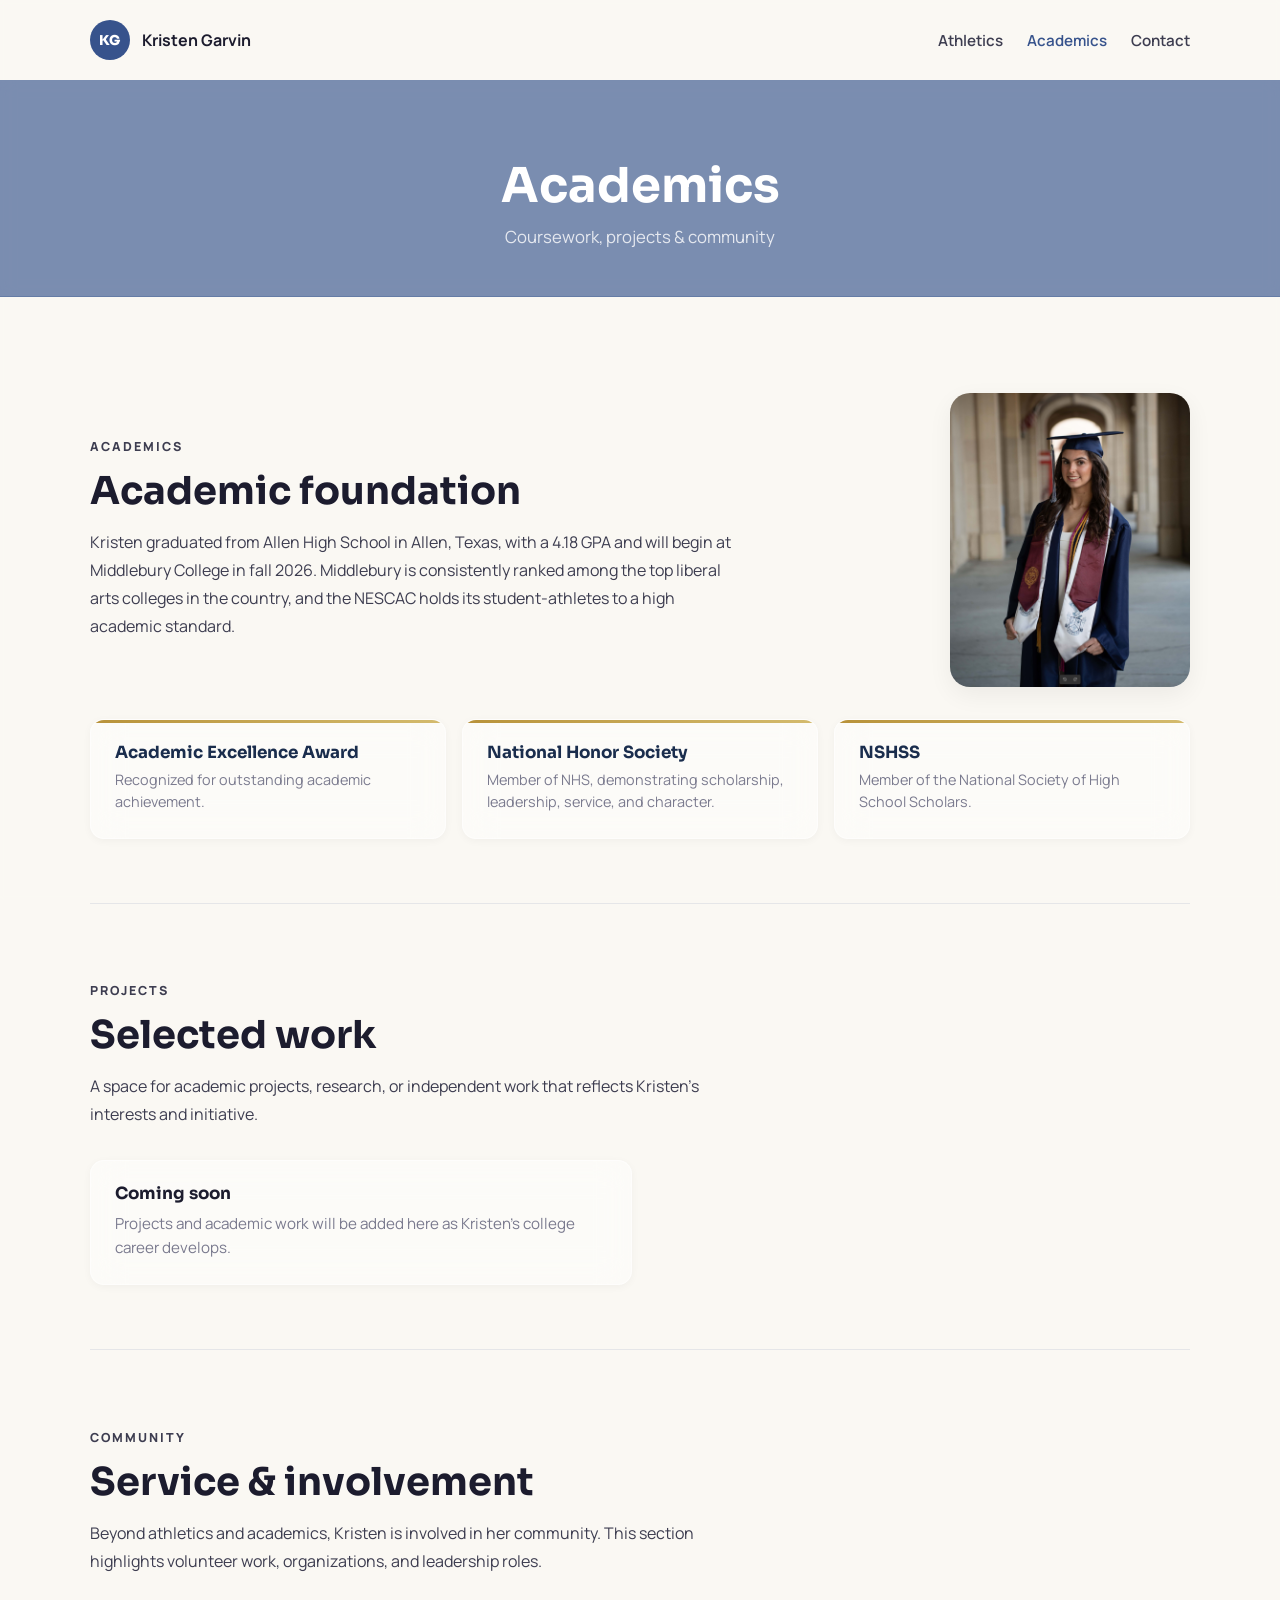
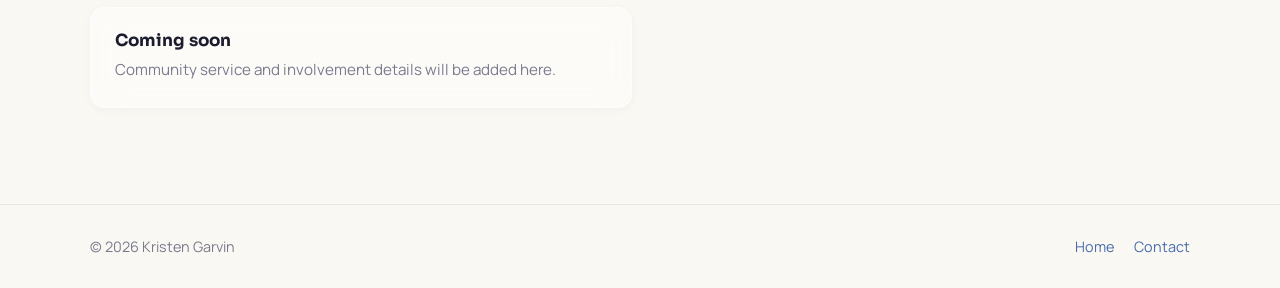
==== academics.html @ d1dbe0fc "Initial site — Kristen Garvin personal portfolio" ====
<!DOCTYPE html>
<html lang="en">
  <head>
    <meta charset="UTF-8" />
    <meta name="viewport" content="width=device-width, initial-scale=1.0" />
    <title>Academics — Kristen Garvin | Middlebury College '30</title>
    <meta name="description" content="Kristen Garvin's academic profile — 4.18 GPA, National Honor Society, NSHSS, Academic Excellence Award. Allen High School graduate, Middlebury College '30." />
    <meta name="keywords" content="Kristen Garvin academics, Middlebury College, Allen High School, National Honor Society, NSHSS, student athlete" />
    <meta property="og:title" content="Academics — Kristen Garvin" />
    <meta property="og:description" content="4.18 GPA, NHS, NSHSS, Academic Excellence Award. Middlebury College '30." />
    <meta property="og:type" content="website" />
    <link rel="preconnect" href="https://fonts.googleapis.com" />
    <link rel="preconnect" href="https://fonts.gstatic.com" crossorigin />
    <link href="https://fonts.googleapis.com/css2?family=Manrope:wght@400;500;600;700;800&family=Sora:wght@400;600;700;800&display=swap" rel="stylesheet" />
    <link rel="stylesheet" href="styles.css" />
  </head>
  <body>
    <div class="page-bg">
    <div class="container">
      <header class="site-header">
        <a class="brand" href="index.html">
          <span class="brand-mark">KG</span>
          <span class="brand-name">Kristen Garvin</span>
        </a>
        <nav class="site-nav">
          <a href="athletics.html">Athletics</a>
          <a href="academics.html" class="active">Academics</a>
          <a href="contact.html">Contact</a>
        </nav>
      </header>
    </div>

    <div class="page-head">
      <div class="container">
        <h1>Academics</h1>
        <p class="subtitle">Coursework, projects & community</p>
      </div>
    </div>

    <main class="container">
      <section class="section" data-reveal>
        <div class="quote-with-image">
          <div>
            <p class="section-label">Academics</p>
            <h2>Academic foundation</h2>
            <p>
              Kristen graduated from Allen High School in Allen, Texas, with a 4.18 GPA
              and will begin at Middlebury College in fall 2026. Middlebury is consistently
              ranked among the top liberal arts colleges in the country, and the NESCAC holds
              its student-athletes to a high academic standard.
            </p>
          </div>
          <img class="athletics-photo" src="kg_academic2.png" alt="Kristen Garvin — Graduation" />
        </div>

        <div class="accolade-grid" style="margin-top: 2rem">
          <article class="accolade-card">
            <h3>Academic Excellence Award</h3>
            <p>Recognized for outstanding academic achievement.</p>
          </article>
          <article class="accolade-card">
            <h3>National Honor Society</h3>
            <p>Member of NHS, demonstrating scholarship, leadership, service, and character.</p>
          </article>
          <article class="accolade-card">
            <h3>NSHSS</h3>
            <p>Member of the National Society of High School Scholars.</p>
          </article>
        </div>
      </section>

      <section class="section" data-reveal>
        <p class="section-label">Projects</p>
        <h2>Selected work</h2>
        <p>
          A space for academic projects, research, or independent work that reflects
          Kristen's interests and initiative.
        </p>

        <div class="card-grid">
          <article class="card">
            <h3>Coming soon</h3>
            <p>Projects and academic work will be added here as Kristen's college career develops.</p>
          </article>
          <!--
          Example project card:
          <article class="card">
            <h3>Project Title</h3>
            <p>Brief description of the project, what it involved, and the outcome or takeaway.</p>
          </article>
          -->
        </div>
      </section>

      <section class="section" data-reveal>
        <p class="section-label">Community</p>
        <h2>Service & involvement</h2>
        <p>
          Beyond athletics and academics, Kristen is involved in her community.
          This section highlights volunteer work, organizations, and leadership roles.
        </p>

        <div class="card-grid">
          <article class="card">
            <h3>Coming soon</h3>
            <p>Community service and involvement details will be added here.</p>
          </article>
          <!--
          Example:
          <article class="card">
            <h3>Organization Name</h3>
            <p>Role, contribution, and what the experience meant.</p>
          </article>
          -->
        </div>
      </section>
    </main>

    <footer class="site-footer">
      <div class="container">
        <span>&copy; 2026 Kristen Garvin</span>
        <div class="footer-links">
          <a href="index.html">Home</a>
          <a href="contact.html">Contact</a>
        </div>
      </div>
    </footer>
    </div>

    <script src="script.js"></script>
  </body>
</html>
---- styles.css ----
:root {
  --blue-deep: #1a2d4d;
  --blue: #37538C;
  --blue-mid: #4a6bab;
  --blue-soft: #7a96c4;
  --blue-pale: #edf1f8;
  --cream: #faf8f3;
  --cream-mid: #f0ebe1;
  --gold: #b8923a;
  --gold-soft: #d4bb6e;
  --ink: #1c1c2e;
  --text: #3d3d50;
  --text-soft: #7a7a8e;
  --white: #ffffff;
  --border: rgba(55, 83, 140, 0.10);
  --border-strong: rgba(55, 83, 140, 0.18);
  --shadow-sm: 0 2px 8px rgba(0, 0, 0, 0.04);
  --shadow-md: 0 8px 24px rgba(0, 0, 0, 0.06);
  --radius-lg: 20px;
  --radius-md: 14px;
  --radius-sm: 10px;
  --max-width: 1100px;
}

*, *::before, *::after { box-sizing: border-box; }
html { scroll-behavior: smooth; }

body {
  margin: 0;
  font-family: 'Manrope', sans-serif;
  color: var(--text);
  background: var(--cream);
  -webkit-font-smoothing: antialiased;
}

h1, h2, h3 {
  font-family: 'Sora', sans-serif;
  color: var(--ink);
  margin: 0;
  line-height: 1.1;
}

a { color: inherit; }
img { max-width: 100%; display: block; }

/* ── Layout ── */

.container {
  width: min(calc(100% - 2rem), var(--max-width));
  margin: 0 auto;
}

/* ── Header ── */

.site-header {
  display: flex;
  align-items: center;
  justify-content: space-between;
  padding: 1.25rem 0;
}

.brand {
  display: inline-flex;
  align-items: center;
  gap: 0.75rem;
  text-decoration: none;
}

.brand-mark {
  width: 2.5rem;
  height: 2.5rem;
  display: grid;
  place-items: center;
  border-radius: 50%;
  font-family: 'Sora', sans-serif;
  font-weight: 800;
  font-size: 0.85rem;
  letter-spacing: 0.06em;
  background: var(--blue);
  color: var(--white);
}

.brand-name {
  font-weight: 700;
  color: var(--ink);
  font-size: 1rem;
}

.site-nav {
  display: flex;
  align-items: center;
  gap: 1.5rem;
}

.site-nav a {
  text-decoration: none;
  font-weight: 600;
  font-size: 0.95rem;
  color: var(--text);
  transition: color 200ms ease;
}

.site-nav a:hover,
.site-nav a.active {
  color: var(--blue);
}

/* ── Page Background ── */

.page-bg {
  min-height: 100vh;
  position: relative;
  background-size: contain;
  background-position: center;
  background-repeat: no-repeat;
  background-attachment: fixed;
  background-color: var(--cream);
}

.page-bg::before {
  content: '';
  position: fixed;
  inset: 0;
  background: rgba(250, 248, 243, 0.58);
  backdrop-filter: blur(2px);
  pointer-events: none;
  z-index: 0;
}

.page-bg > * {
  position: relative;
  z-index: 1;
}

.page-bg .page-head {
  background: rgba(55, 83, 140, 0.65);
  backdrop-filter: blur(8px);
  border-bottom: 1px solid rgba(55, 83, 140, 0.3);
}

.page-bg .page-head h1 {
  color: var(--white);
}

.page-bg .page-head .subtitle {
  color: rgba(255, 255, 255, 0.8);
}

/* Frosted glass cards over page backgrounds */
.page-bg .card,
.page-bg .accolade-card,
.page-bg .featured-card,
.page-bg .audience-strip,
.page-bg .inquiry-form,
.page-bg .contact-card {
  background: rgba(255, 255, 255, 0.45);
  backdrop-filter: blur(16px);
  border-color: rgba(255, 255, 255, 0.5);
}

.page-bg .featured-card blockquote {
  background: rgba(255, 255, 255, 0.3);
}

.page-bg .highlights {
  background: rgba(255, 255, 255, 0.35);
  backdrop-filter: blur(16px);
  border-radius: var(--radius-lg);
  border: 1px solid rgba(255, 255, 255, 0.4);
  border-bottom: none;
}

/* ── Landing Page ── */

.page-bg.landing {
  display: flex;
  flex-direction: column;
  min-height: 100vh;
  background-size: auto 115%;
  background-position: center 20%;
}

.page-bg.landing::before {
  background: rgba(250, 248, 243, 0.45);
  backdrop-filter: blur(1px);
}
}


.landing-hero {
  padding: 2rem 0 0;
}

.page-bg.landing main {
  flex: 1;
  display: flex;
  flex-direction: column;
}

.page-bg.landing .site-footer {
  margin-top: auto;
}

.landing-text {
  text-align: center;
  max-width: 640px;
  margin: 0 auto;
}

.landing-text h1 {
  font-size: clamp(2.8rem, 5.5vw, 4.5rem);
  color: var(--blue-deep);
  margin-top: 0.5rem;
  letter-spacing: -0.02em;
}

.landing-intro {
  margin: 1.5rem auto 0;
  font-size: 1.05rem;
  line-height: 1.75;
  max-width: 50ch;
  color: var(--text);
}

.landing-actions {
  display: flex;
  gap: 0.75rem;
  margin-top: 2rem;
  justify-content: center;
}

/* ── Highlights Ribbon ── */

.highlights {
  padding: 2.5rem 0;
  border-bottom: 1px solid var(--border);
}

.highlights-grid {
  display: grid;
  grid-template-columns: repeat(4, 1fr);
  gap: 1.5rem;
  text-align: center;
}

.highlight-item {
  padding: 0.5rem 0;
}

.highlight-item strong {
  display: block;
  font-family: 'Sora', sans-serif;
  font-size: 0.95rem;
  color: var(--blue-deep);
  margin-bottom: 0.25rem;
}

.highlight-item span {
  font-size: 0.88rem;
  color: var(--text-soft);
}

.highlights-compact {
  padding: 0.75rem 0;
  margin-top: 1.5rem;
  border-bottom: none;
  background: rgba(55, 83, 140, 0.65) !important;
  border-color: transparent !important;
  backdrop-filter: blur(8px) !important;
}

.highlights-compact .highlights-grid {
  gap: 0.75rem;
}

.highlights-compact .highlight-item {
  padding: 0.2rem 0;
}

.highlights-compact .highlight-item strong {
  font-size: 0.8rem;
  color: var(--white);
}

.highlights-compact .highlight-item span {
  font-size: 0.75rem;
  color: rgba(255, 255, 255, 0.75);
}

.highlights-lessons {
  margin-top: 0.5rem !important;
  background: rgba(255, 255, 255, 0.55) !important;
  backdrop-filter: blur(12px) !important;
  text-decoration: none;
  display: block;
  transition: background 200ms ease;
}

.highlights-lessons:hover {
  background: rgba(255, 255, 255, 0.7) !important;
}

.highlights-lessons .highlight-item strong {
  color: var(--blue);
}

.highlights-lessons .highlight-item span {
  color: var(--text-soft);
}

.highlights-grid-lessons {
  grid-template-columns: 1fr !important;
}

/* ── Page Head (inner pages) ── */

.page-head {
  padding: 5rem 0 3rem;
  text-align: center;
  background: linear-gradient(170deg, #edf1f8, #f7f4ee);
  position: relative;
  overflow: hidden;
}


.page-head h1 {
  font-size: clamp(2.2rem, 4vw, 3rem);
  color: var(--blue-deep);
}

.page-head .subtitle {
  margin: 0.75rem 0 0;
  color: var(--text-soft);
  font-size: 1.05rem;
}

/* ── Content Sections ── */

.section {
  padding: 4rem 0;
}

.section + .section {
  border-top: 1px solid var(--border);
}

.section-label {
  text-transform: uppercase;
  letter-spacing: 0.16em;
  font-size: 0.78rem;
  font-weight: 800;
  color: var(--blue-mid);
  margin-bottom: 0.75rem;
}

.section h2 {
  font-size: clamp(1.8rem, 3vw, 2.4rem);
  max-width: 28ch;
}

.section p,
.section li {
  line-height: 1.75;
  color: var(--text);
  max-width: 65ch;
}

.section p + p {
  margin-top: 1rem;
}

/* ── Two-column layout ── */

.content-cols {
  display: grid;
  grid-template-columns: 1fr 1fr;
  gap: 3rem;
  align-items: start;
}

/* ── Accolades ── */

.accolade-grid {
  display: grid;
  grid-template-columns: repeat(3, 1fr);
  gap: 1rem;
  margin-top: 2rem;
}

.accolade-card {
  padding: 1.5rem;
  border: 1px solid var(--border);
  border-radius: var(--radius-md);
  background: var(--white);
  box-shadow: var(--shadow-sm);
  position: relative;
  overflow: hidden;
}

.accolade-card::before {
  content: '';
  position: absolute;
  top: 0;
  left: 0;
  right: 0;
  height: 3px;
  background: linear-gradient(90deg, var(--gold), var(--gold-soft));
}

.accolade-card h3 {
  font-size: 1.05rem;
  color: var(--blue-deep);
  margin-bottom: 0.4rem;
}

.accolade-card p {
  font-size: 0.9rem;
  color: var(--text-soft);
  margin: 0;
  line-height: 1.55;
  max-width: none;
}

.card-source {
  margin-top: 0.75rem;
  font-size: 0.88rem;
}

.card-source a {
  color: var(--blue-mid);
  text-decoration: none;
}

.card-source a:hover {
  color: var(--blue);
  text-decoration: underline;
}

/* ── Featured Card ── */

.featured-card {
  padding: 2rem;
  border: 1px solid var(--border);
  border-radius: var(--radius-lg);
  background: var(--white);
  box-shadow: var(--shadow-sm);
  position: relative;
  overflow: hidden;
  margin-top: 2rem;
}

.featured-card::before {
  content: '';
  position: absolute;
  top: 0;
  left: 0;
  right: 0;
  height: 3px;
  background: linear-gradient(90deg, var(--gold), var(--gold-soft));
}

.featured-card h3 {
  font-size: 1.25rem;
  margin-top: 0.5rem;
  max-width: 40ch;
}

.featured-card blockquote {
  margin: 1.5rem 0;
  padding: 1.25rem 1.5rem;
  border-left: 3px solid var(--gold);
  background: var(--cream);
  border-radius: 0 var(--radius-sm) var(--radius-sm) 0;
  font-style: italic;
  color: var(--text);
  line-height: 1.75;
  max-width: none;
}

.featured-card blockquote p {
  margin: 0;
  max-width: none;
}

/* ── Pull Quote ── */

.pull-quote {
  margin: 2.5rem 0;
  padding: 0 1.5rem;
  border-left: 3px solid var(--gold);
  max-width: 55ch;
}

.pull-quote p {
  font-style: italic;
  line-height: 1.75;
  color: var(--ink);
  margin: 0;
}

.pull-quote cite {
  display: block;
  margin-top: 0.75rem;
  font-style: normal;
  font-size: 0.88rem;
  color: var(--text-soft);
}

.quote-with-image {
  display: grid;
  grid-template-columns: 1fr auto;
  gap: 2rem;
  align-items: center;
  margin-top: 2rem;
}

.quote-with-image .pull-quote {
  margin: 0;
}

.athletics-photo {
  width: 240px;
  border-radius: var(--radius-lg);
  box-shadow: var(--shadow-md);
}

@media (max-width: 768px) {
  .quote-with-image {
    grid-template-columns: 1fr;
  }

  .athletics-photo {
    width: 200px;
    justify-self: center;
  }
}

/* ── Profile Info ── */

.profile-grid {
  display: grid;
  grid-template-columns: repeat(auto-fit, minmax(160px, 1fr));
  gap: 1rem;
  margin-top: 1.5rem;
}

.profile-item {
  padding-top: 0.75rem;
  border-top: 2px solid var(--border);
}

.profile-label {
  font-size: 0.78rem;
  text-transform: uppercase;
  letter-spacing: 0.12em;
  color: var(--text-soft);
  margin-bottom: 0.3rem;
}

.profile-value {
  font-weight: 700;
  color: var(--ink);
}

/* ── Video ── */

.video-wrap {
  margin-top: 1.5rem;
  border-radius: var(--radius-lg);
  overflow: hidden;
  border: 1px solid var(--border);
  box-shadow: var(--shadow-md);
  aspect-ratio: 16 / 9;
  background: var(--ink);
  max-width: 800px;
}

.video-wrap iframe {
  width: 100%;
  height: 100%;
  border: 0;
}

/* ── Cards ── */

.card-grid {
  display: grid;
  grid-template-columns: repeat(2, 1fr);
  gap: 1rem;
  margin-top: 2rem;
}

.card {
  padding: 1.5rem;
  border: 1px solid var(--border);
  border-radius: var(--radius-md);
  background: var(--white);
  box-shadow: var(--shadow-sm);
}

.card h3 {
  font-size: 1.05rem;
  margin-bottom: 0.5rem;
}

.card p {
  font-size: 0.95rem;
  color: var(--text-soft);
  line-height: 1.6;
  margin: 0;
  max-width: none;
}

/* ── Audience Strip ── */

.audience-strip {
  display: grid;
  grid-template-columns: repeat(3, 1fr);
  gap: 1.5rem;
  margin-top: 1.5rem;
  padding: 1.75rem;
  border: 1px solid var(--border);
  border-radius: var(--radius-lg);
  background: var(--white);
}

.audience-strip strong {
  display: block;
  font-family: 'Sora', sans-serif;
  color: var(--blue);
  margin-bottom: 0.3rem;
}

.audience-strip p {
  margin: 0;
  font-size: 0.95rem;
  color: var(--text-soft);
  max-width: none;
}

/* ── Forms ── */

.inquiry-form {
  display: grid;
  gap: 1.25rem;
  padding: 2rem;
  border: 1px solid var(--border);
  border-radius: var(--radius-lg);
  background: var(--white);
  box-shadow: var(--shadow-sm);
  max-width: 540px;
}

.inquiry-form label {
  display: grid;
  gap: 0.4rem;
  font-weight: 600;
  font-size: 0.95rem;
  color: var(--ink);
}

.inquiry-form input,
.inquiry-form textarea,
.inquiry-form select {
  width: 100%;
  padding: 0.85rem 1rem;
  border: 1px solid var(--border-strong);
  border-radius: var(--radius-sm);
  background: var(--cream);
  color: var(--ink);
  font: inherit;
  font-size: 0.95rem;
  transition: border-color 200ms ease;
}

.inquiry-form input::placeholder,
.inquiry-form textarea::placeholder {
  color: var(--text-soft);
}

.inquiry-form input:focus,
.inquiry-form textarea:focus,
.inquiry-form select:focus {
  outline: 2px solid var(--blue-mid);
  border-color: var(--blue-mid);
}

.form-actions {
  display: flex;
  flex-wrap: wrap;
  gap: 0.75rem;
  margin-top: 0.25rem;
}

.form-note {
  min-height: 1.5rem;
  margin: 0;
  font-size: 0.9rem;
  color: var(--text-soft);
}

/* ── Buttons ── */

.btn {
  display: inline-flex;
  align-items: center;
  justify-content: center;
  padding: 0.8rem 1.5rem;
  border-radius: 999px;
  font-weight: 700;
  font-size: 0.95rem;
  text-decoration: none;
  border: 1px solid transparent;
  cursor: pointer;
  font-family: inherit;
  transition: transform 180ms ease, box-shadow 180ms ease;
}

.btn:hover { transform: translateY(-2px); }

.btn-primary {
  background: var(--blue);
  color: var(--white);
  box-shadow: 0 4px 16px rgba(55, 83, 140, 0.2);
}

.btn-primary:hover {
  box-shadow: 0 8px 24px rgba(55, 83, 140, 0.28);
}

.btn-secondary {
  border-color: var(--border-strong);
  color: var(--text);
  background: transparent;
}

.btn-secondary:hover {
  border-color: var(--blue);
  color: var(--blue);
}

/* ── Contact ── */

.contact-grid {
  display: grid;
  grid-template-columns: 1fr 1fr;
  gap: 3rem;
  align-items: start;
}

.contact-links {
  display: grid;
  gap: 1rem;
}

.contact-card {
  display: flex;
  flex-direction: column;
  gap: 0.25rem;
  padding: 1.25rem 1.5rem;
  border: 1px solid var(--border);
  border-radius: var(--radius-md);
  background: var(--white);
  text-decoration: none;
  transition: border-color 200ms ease, box-shadow 200ms ease;
}

.contact-card:hover {
  border-color: var(--blue);
  box-shadow: var(--shadow-sm);
}

.contact-card strong {
  font-family: 'Sora', sans-serif;
  font-size: 0.95rem;
  color: var(--ink);
}

.contact-card span {
  font-size: 0.9rem;
  color: var(--text-soft);
}

/* ── Footer ── */

.site-footer {
  margin-top: 2rem;
  padding: 2rem 0;
  border-top: 1px solid var(--border);
}

.site-footer .container {
  display: flex;
  justify-content: space-between;
  align-items: center;
  color: var(--text-soft);
  font-size: 0.9rem;
}

.site-footer a {
  color: var(--blue-mid);
  text-decoration: none;
}

.site-footer a:hover {
  color: var(--blue);
}

.footer-links {
  display: flex;
  gap: 1.25rem;
}

/* ── Reveal Animation ── */

[data-reveal] {
  opacity: 0;
  transform: translateY(14px);
  transition: opacity 500ms ease, transform 500ms ease;
}

[data-reveal].is-visible {
  opacity: 1;
  transform: translateY(0);
}

/* ── Responsive ── */

@media (max-width: 900px) {
  .page-bg::before,
  .page-bg.landing::before {
    position: absolute;
  }

  .highlights-grid {
    grid-template-columns: repeat(2, 1fr);
    gap: 1.25rem;
  }

  .accolade-grid {
    grid-template-columns: 1fr;
  }

  .content-cols,
  .contact-grid {
    grid-template-columns: 1fr;
    gap: 2rem;
  }
}

@media (max-width: 768px) {
  .page-head {
    padding: 3.5rem 1rem 2rem;
  }

  .section {
    padding: 3rem 0;
  }

  .card-grid,
  .audience-strip {
    grid-template-columns: 1fr;
  }

  .highlights-grid {
    grid-template-columns: 1fr 1fr;
  }

  .site-header {
    flex-direction: column;
    align-items: flex-start;
    gap: 0.75rem;
  }

  .site-nav {
    flex-wrap: wrap;
    gap: 0.8rem 1.25rem;
  }

  .site-footer .container {
    flex-direction: column;
    gap: 0.75rem;
    text-align: center;
  }
}
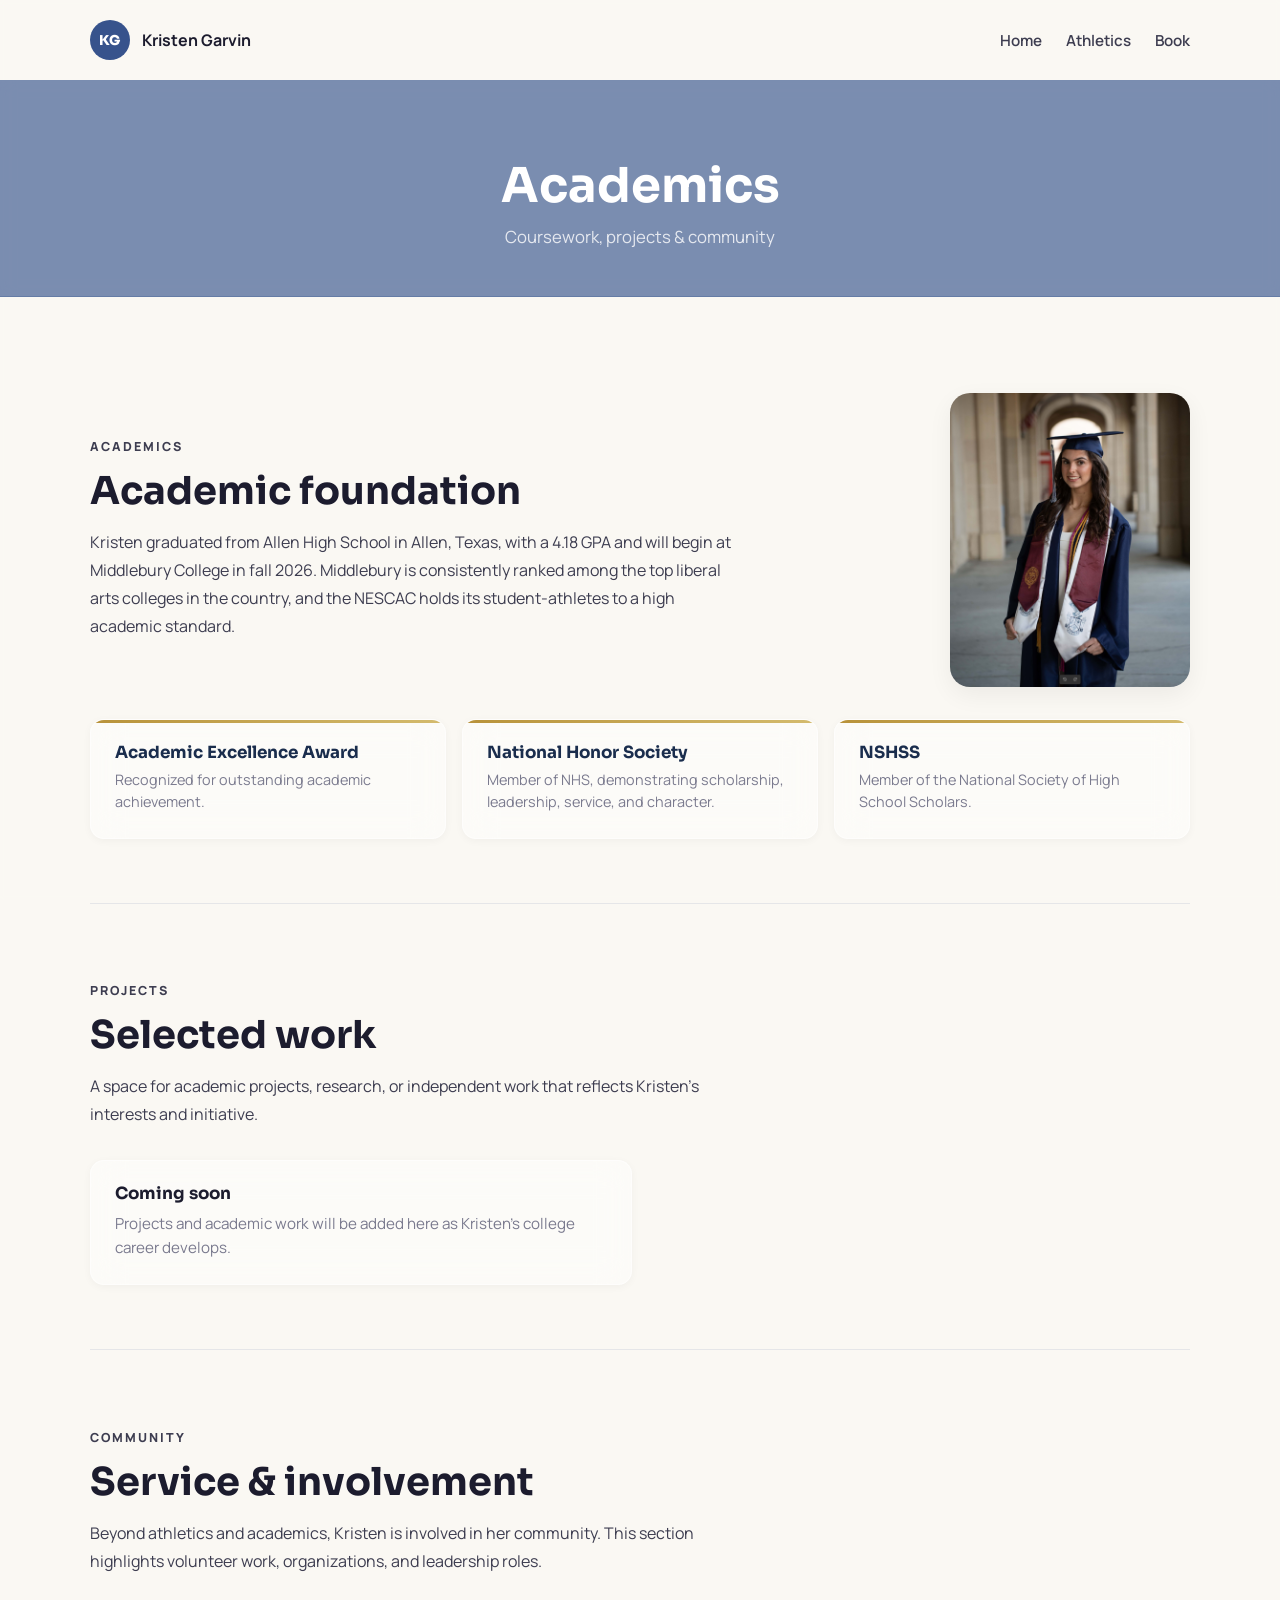
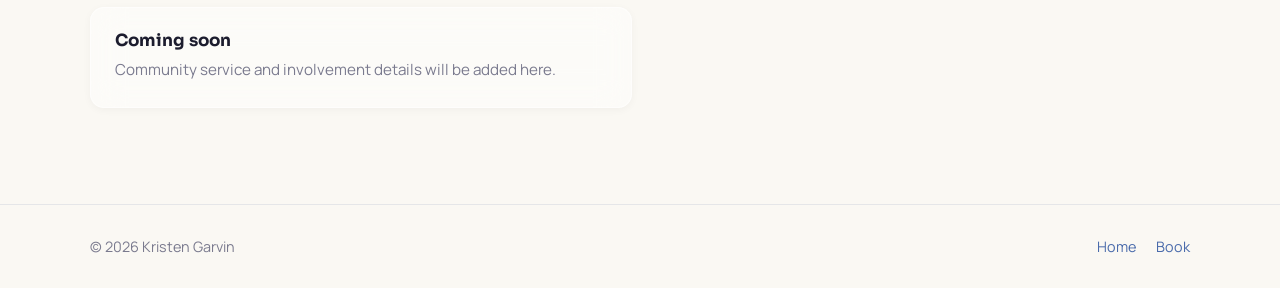
==== commit 8ebeb740: "Consistent nav across all pages: Home | Athletics | Book Co-Authored-By: Claude Opus 4.6 <noreply@an" ====
--- a/academics.html
+++ b/academics.html
@@ -23,9 +23,9 @@
           <span class="brand-name">Kristen Garvin</span>
         </a>
         <nav class="site-nav">
+          <a href="index.html">Home</a>
           <a href="athletics.html">Athletics</a>
-          <a href="academics.html" class="active">Academics</a>
-          <a href="contact.html">Contact</a>
+          <a href="contact.html">Book</a>
         </nav>
       </header>
     </div>
@@ -121,7 +121,7 @@
         <span>&copy; 2026 Kristen Garvin</span>
         <div class="footer-links">
           <a href="index.html">Home</a>
-          <a href="contact.html">Contact</a>
+          <a href="contact.html">Book</a>
         </div>
       </div>
     </footer>
--- a/styles.css
+++ b/styles.css
@@ -175,7 +175,8 @@
 .page-bg.landing {
   display: flex;
   flex-direction: column;
-  min-height: 100vh;
+  height: 100vh;
+  overflow: hidden;
   background-size: auto 115%;
   background-position: center 20%;
 }
@@ -184,11 +185,59 @@
   background: rgba(250, 248, 243, 0.45);
   backdrop-filter: blur(1px);
 }
-}
-
+
+.page-bg.landing .site-header {
+  justify-content: center !important;
+  flex-direction: row !important;
+  align-items: center !important;
+}
+
+.landing-lesson-cta {
+  display: block;
+  width: fit-content;
+  margin: 0 auto;
+  padding: 0.6rem 2rem;
+  background: rgba(255, 255, 255, 0.55);
+  backdrop-filter: blur(12px);
+  border-radius: 999px;
+  font-size: 0.95rem;
+  font-weight: 700;
+  color: var(--blue);
+  text-decoration: none;
+  text-align: center;
+  transition: background 200ms ease;
+  position: relative;
+  z-index: 1;
+}
+
+.landing-lesson-cta:hover {
+  background: rgba(255, 255, 255, 0.75);
+}
 
 .landing-hero {
   padding: 2rem 0 0;
+}
+
+.landing-bars {
+  position: fixed;
+  bottom: 2rem;
+  left: 0;
+  right: 0;
+  z-index: 2;
+}
+
+.page-bg.landing .site-footer {
+  position: fixed;
+  bottom: 0;
+  left: 0;
+  right: 0;
+  z-index: 2;
+  margin-top: 0;
+  padding: 0.35rem 0;
+  border-top: none;
+  background: rgba(250, 248, 243, 0.5);
+  backdrop-filter: blur(8px);
+  font-size: 0.8rem;
 }
 
 .page-bg.landing main {
@@ -201,6 +250,12 @@
   margin-top: auto;
 }
 
+.landing-hero .container {
+  display: flex;
+  flex-direction: column;
+  align-items: center;
+}
+
 .landing-text {
   text-align: center;
   max-width: 640px;
@@ -208,7 +263,7 @@
 }
 
 .landing-text h1 {
-  font-size: clamp(2.8rem, 5.5vw, 4.5rem);
+  font-size: clamp(3.2rem, 6vw, 5rem);
   color: var(--blue-deep);
   margin-top: 0.5rem;
   letter-spacing: -0.02em;
@@ -227,6 +282,18 @@
   gap: 0.75rem;
   margin-top: 2rem;
   justify-content: center;
+}
+
+.landing-actions .btn-secondary {
+  border-color: var(--blue);
+  color: var(--blue);
+  background: rgba(55, 83, 140, 0.08);
+}
+
+.landing-actions .btn-secondary:hover {
+  background: rgba(55, 83, 140, 0.15);
+  border-color: var(--blue-deep);
+  color: var(--blue-deep);
 }
 
 /* ── Highlights Ribbon ── */
@@ -882,4 +949,38 @@
     gap: 0.75rem;
     text-align: center;
   }
-}
+
+  .landing-text h1 {
+    font-size: 2.2rem;
+  }
+
+  .landing-intro {
+    font-size: 0.9rem;
+  }
+
+  .landing-bars {
+    bottom: 2rem;
+  }
+
+  .landing-bars .highlights-compact {
+    padding: 0.5rem 0;
+  }
+
+  .landing-bars .highlights-grid {
+    grid-template-columns: 1fr 1fr;
+    gap: 0.25rem;
+  }
+
+  .landing-bars .highlight-item strong {
+    font-size: 0.7rem;
+  }
+
+  .landing-bars .highlight-item span {
+    font-size: 0.65rem;
+  }
+
+  .page-bg.landing .site-footer {
+    padding: 0.4rem 0;
+    font-size: 0.8rem;
+  }
+}
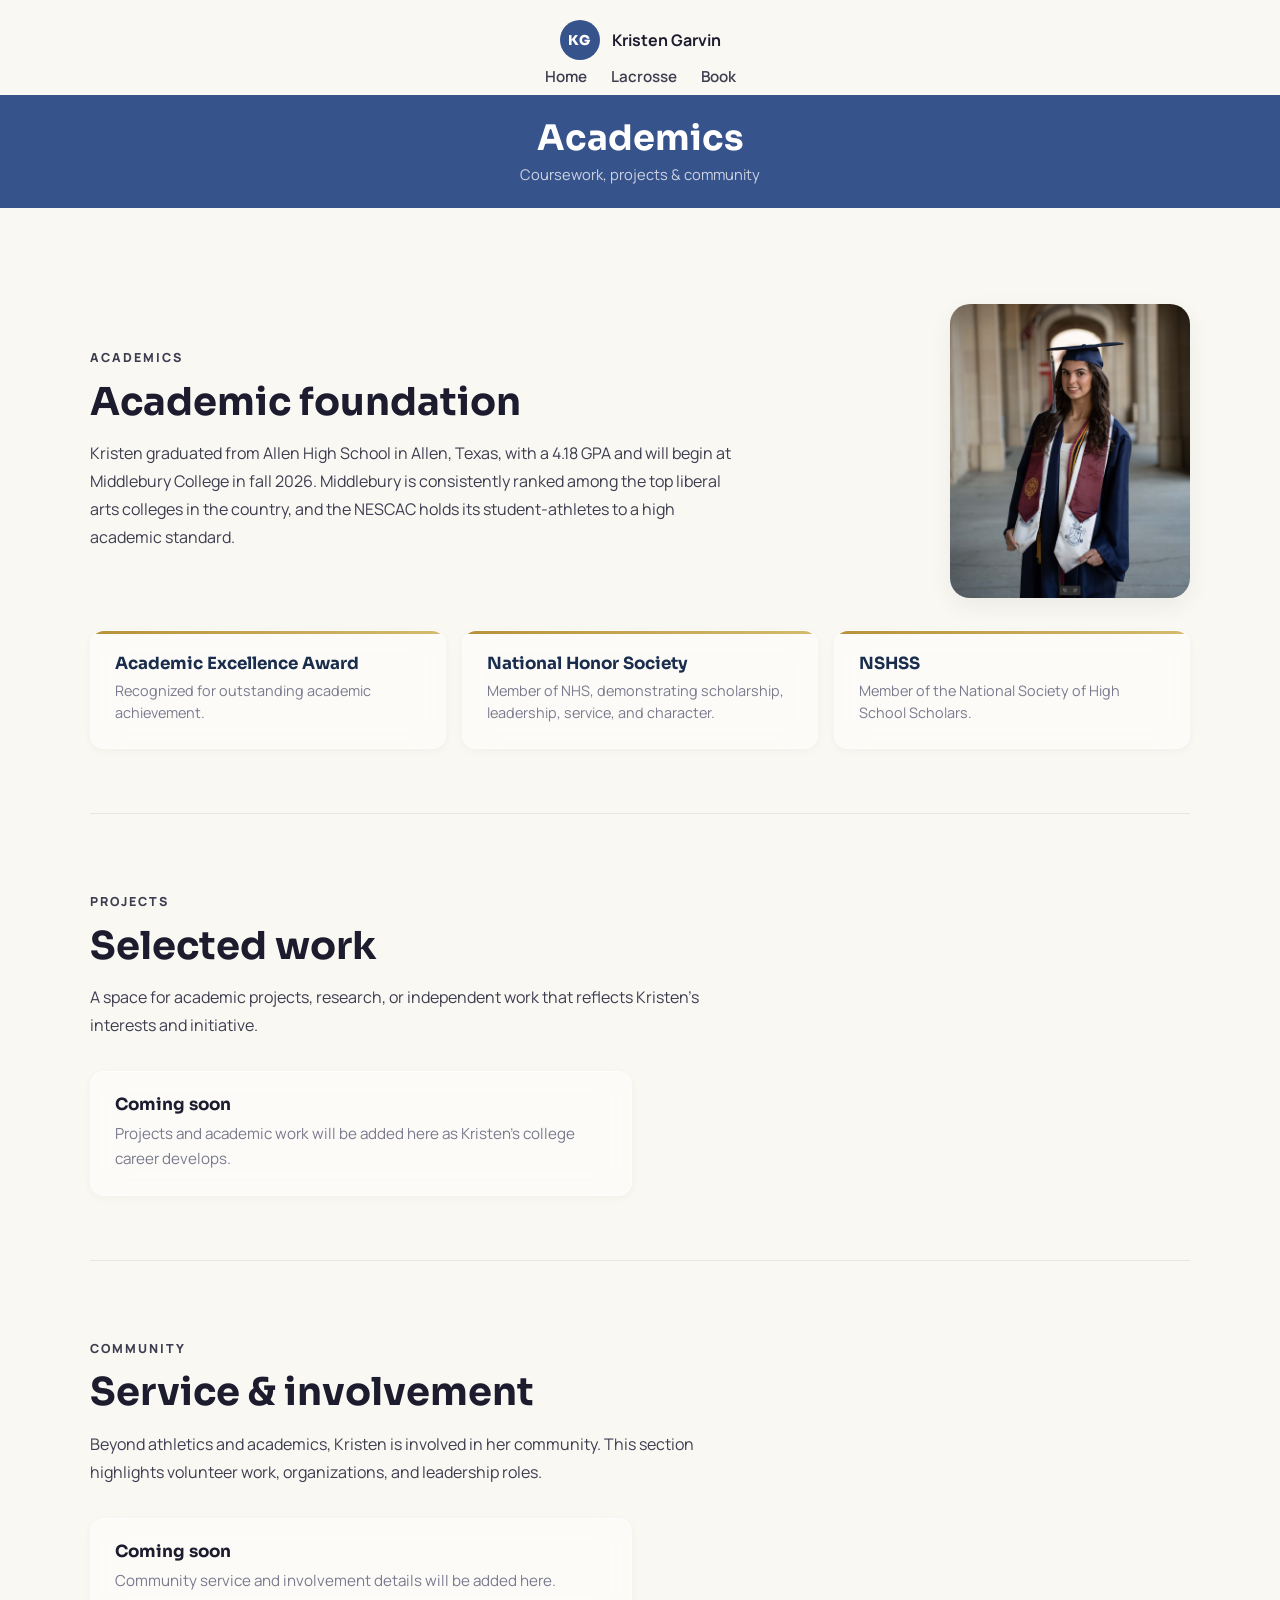
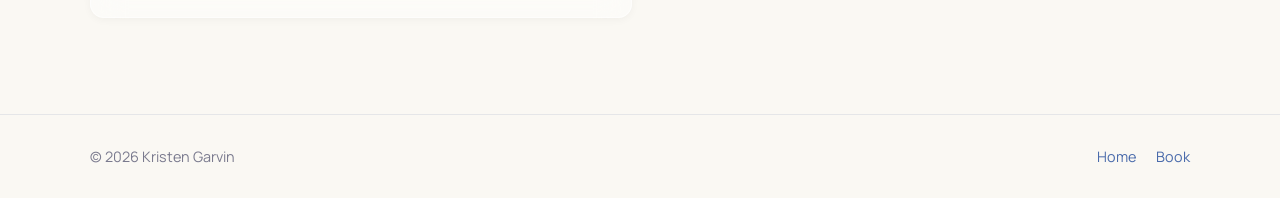
==== commit 63167a3e: "Rename Athletics to Lacrosse across all pages, remove Book button from landing Co-Authored-By: Claud" ====
--- a/academics.html
+++ b/academics.html
@@ -24,7 +24,7 @@
         </a>
         <nav class="site-nav">
           <a href="index.html">Home</a>
-          <a href="athletics.html">Athletics</a>
+          <a href="athletics.html">Lacrosse</a>
           <a href="contact.html">Book</a>
         </nav>
       </header>
--- a/styles.css
+++ b/styles.css
@@ -54,9 +54,10 @@
 
 .site-header {
   display: flex;
+  flex-direction: column;
   align-items: center;
-  justify-content: space-between;
-  padding: 1.25rem 0;
+  padding: 1.25rem 0 0.5rem;
+  gap: 0.4rem;
 }
 
 .brand {
@@ -133,17 +134,7 @@
 }
 
 .page-bg .page-head {
-  background: rgba(55, 83, 140, 0.65);
-  backdrop-filter: blur(8px);
-  border-bottom: 1px solid rgba(55, 83, 140, 0.3);
-}
-
-.page-bg .page-head h1 {
-  color: var(--white);
-}
-
-.page-bg .page-head .subtitle {
-  color: rgba(255, 255, 255, 0.8);
+  background: var(--blue);
 }
 
 /* Frosted glass cards over page backgrounds */
@@ -179,10 +170,11 @@
   overflow: hidden;
   background-size: auto 115%;
   background-position: center 20%;
+  background-color: #1a2d4d;
 }
 
 .page-bg.landing::before {
-  background: rgba(250, 248, 243, 0.45);
+  background: rgba(200, 212, 232, 0.35);
   backdrop-filter: blur(1px);
 }
 
@@ -220,9 +212,10 @@
 
 .landing-bars {
   position: fixed;
-  bottom: 2rem;
-  left: 0;
-  right: 0;
+  bottom: 2.75rem;
+  left: 50%;
+  transform: translateX(-50%);
+  width: 75%;
   z-index: 2;
 }
 
@@ -285,15 +278,15 @@
 }
 
 .landing-actions .btn-secondary {
-  border-color: var(--blue);
-  color: var(--blue);
-  background: rgba(55, 83, 140, 0.08);
+  border-color: rgba(255, 255, 255, 0.7);
+  color: var(--white);
+  background: rgba(255, 255, 255, 0.15);
 }
 
 .landing-actions .btn-secondary:hover {
-  background: rgba(55, 83, 140, 0.15);
-  border-color: var(--blue-deep);
-  color: var(--blue-deep);
+  background: rgba(255, 255, 255, 0.3);
+  border-color: var(--white);
+  color: var(--white);
 }
 
 /* ── Highlights Ribbon ── */
@@ -382,23 +375,22 @@
 /* ── Page Head (inner pages) ── */
 
 .page-head {
-  padding: 5rem 0 3rem;
+  padding: 1.5rem 0;
   text-align: center;
-  background: linear-gradient(170deg, #edf1f8, #f7f4ee);
+  background: var(--blue);
   position: relative;
   overflow: hidden;
 }
 
-
 .page-head h1 {
-  font-size: clamp(2.2rem, 4vw, 3rem);
-  color: var(--blue-deep);
+  font-size: clamp(1.6rem, 3vw, 2.2rem);
+  color: var(--white);
 }
 
 .page-head .subtitle {
-  margin: 0.75rem 0 0;
-  color: var(--text-soft);
-  font-size: 1.05rem;
+  margin: 0.35rem 0 0;
+  color: rgba(255, 255, 255, 0.75);
+  font-size: 0.92rem;
 }
 
 /* ── Content Sections ── */
@@ -409,6 +401,14 @@
 
 .section + .section {
   border-top: 1px solid var(--border);
+}
+
+.section-tight {
+  padding: 2.5rem 0;
+}
+
+.page-head-compact {
+  padding: 1.25rem 0;
 }
 
 .section-label {
@@ -848,6 +848,56 @@
   color: var(--text-soft);
 }
 
+/* ── Pricing ── */
+
+.pricing-grid {
+  display: grid;
+  grid-template-columns: repeat(3, 1fr);
+  gap: 1rem;
+  margin-top: 1.25rem;
+}
+
+.pricing-card {
+  padding: 1.5rem;
+  border: 1px solid var(--border);
+  border-radius: var(--radius-md);
+  background: var(--white);
+  box-shadow: var(--shadow-sm);
+  text-align: center;
+}
+
+.pricing-card h3 {
+  font-size: 1rem;
+  color: var(--blue-deep);
+  margin-bottom: 0.5rem;
+}
+
+.pricing-amount {
+  font-family: 'Sora', sans-serif;
+  font-size: 2rem;
+  font-weight: 800;
+  color: var(--blue);
+}
+
+.pricing-amount span {
+  font-size: 0.9rem;
+  font-weight: 600;
+  color: var(--text-soft);
+}
+
+.pricing-card p {
+  margin: 0.5rem 0 0;
+  font-size: 0.88rem;
+  color: var(--text-soft);
+  max-width: none;
+}
+
+@media (max-width: 768px) {
+  .pricing-grid {
+    grid-template-columns: 1fr;
+  }
+}
+
 /* ── Footer ── */
 
 .site-footer {
@@ -917,7 +967,7 @@
 
 @media (max-width: 768px) {
   .page-head {
-    padding: 3.5rem 1rem 2rem;
+    padding: 1.25rem 1rem;
   }
 
   .section {
@@ -934,9 +984,7 @@
   }
 
   .site-header {
-    flex-direction: column;
-    align-items: flex-start;
-    gap: 0.75rem;
+    gap: 0.4rem;
   }
 
   .site-nav {
